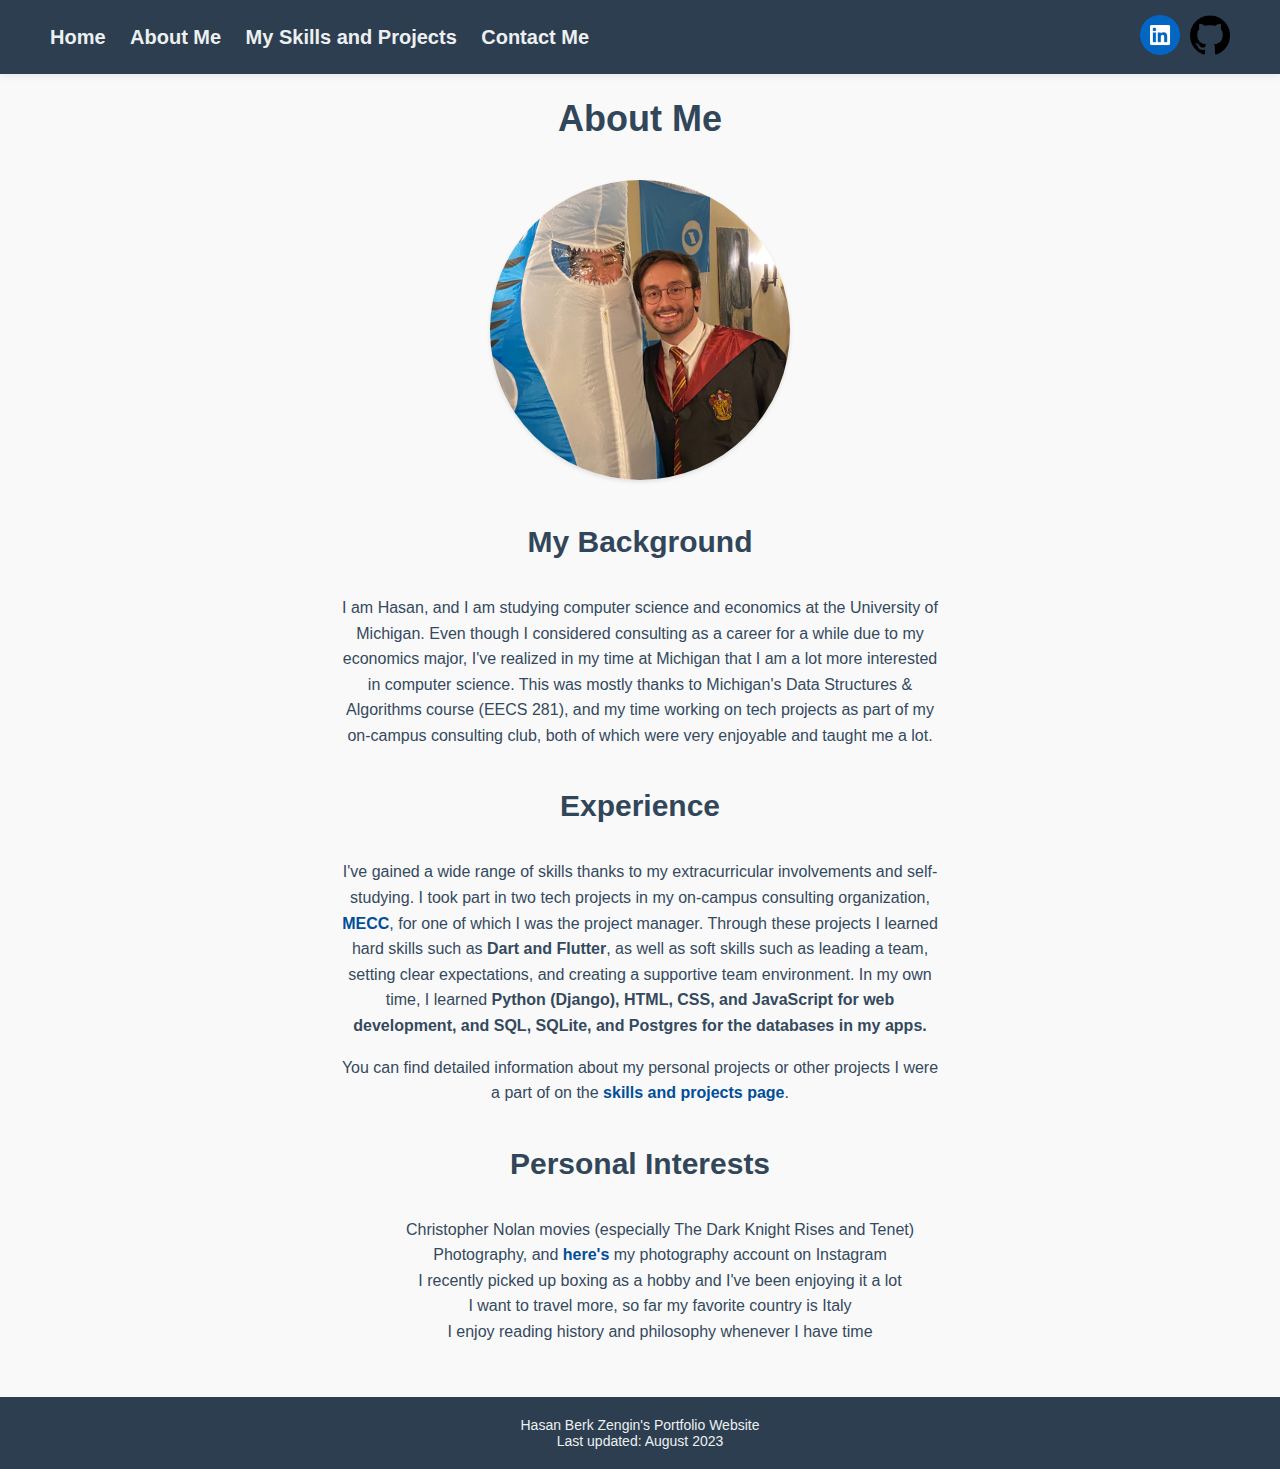
==== about.html @ dceab2db "First commit" ====
<!DOCTYPE html>
<html lang="en">

<head>
    <meta charset="UTF-8">
    <meta name="viewport" content="width=device-width, initial-scale=1.0">
    <title>About - Hasan Berk Zengin's Personal Website</title>
    <link rel="stylesheet" type="text/css" href="css/styles.css">
</head>

<body>

    <div class="navbar">
        <div class="navbar-links">
            <a href="index.html">Home</a>
            <a href="about.html">About Me</a>
            <a href="skills_and_projects.html">My Skills and Projects</a>
            <a href="contact.html">Contact Me</a>
        </div>
        <div class="social-media-icons">
            <a href="https://www.linkedin.com/in/hasan-zengin-864940181/" target="_blank">
                <img src="images/linkedin.png" alt="LinkedIn">
            </a>
            <a href="https://github.com/zenginhasanberk" target="_blank">
                <img src="images/github.png" alt="GitHub">
            </a>
        </div>
    </div>

    <div class="container">
        <h1>About Me</h1>
        <img src="images/about-photo.JPG" alt="My Photo" class="about-photo">
        <h2>My Background</h2>
        <p>I am Hasan, and I am studying computer science and economics at the University of Michigan. Even though I considered consulting as a career for a while due to my economics major, I've realized in my time at Michigan that I am a lot more interested in computer science. This was mostly thanks to Michigan's Data Structures & Algorithms course (EECS 281), and my time working on tech projects as part of my on-campus consulting club, both of which were very enjoyable and taught me a lot.
        </p>
        <h2>Experience</h2>
        <div>
            <p>I've gained a wide range of skills thanks to my extracurricular involvements and self-studying. I took part in two tech projects in my on-campus consulting organization, <a href="https://www.meccconsulting.com/"target="_blank">MECC</a>, for one of which I was the project manager. Through these projects I learned hard skills such as <strong>Dart and Flutter</strong>, as well as soft skills such as leading a team, setting clear expectations, and creating a supportive team environment. In my own time, I learned <strong>Python (Django), HTML, CSS, and JavaScript for web development, and SQL, SQLite, and Postgres for the databases in my apps.</strong></p>

            <p>You can find detailed information about my personal projects or other projects I were a part of on the <a href="skills_and_projects.html">skills and projects page</a>.</p>
        </div>
        <h2>Personal Interests</h2>
        <div class="personal-interests">
            <ul>
                <li>Christopher Nolan movies (especially The Dark Knight Rises and Tenet)</li>
                <li>Photography, and <a href="https://www.instagram.com/therealheisenberg/" target="_blank">here's</a> my photography account on Instagram</li>
                <li>I recently picked up boxing as a hobby and I've been enjoying it a lot</li>
                <li>I want to travel more, so far my favorite country is Italy</li>
                <li>I enjoy reading history and philosophy whenever I have time</li>
            </ul>
            <br>
            <br>
        </div>

    </div>

    <div class="footer">
        Hasan Berk Zengin's Portfolio Website
        <br>
        Last updated: August 2023
    </div>

</body>
</html>
---- css/styles.css ----
/* Base Styles */
html, body {
    height: 100%;
    font-family: Arial, sans-serif;
    margin: 0;
    padding: 0;
    background-color: #f9f9f9;
}

a {
    text-decoration: none;
    font-weight: bold;
    color: #014e9a;
}

img {
    max-width: 100%;
}

/* Layout */
body {
    display: flex;
    flex-direction: column;
    justify-content: space-between;
}

/* Navbar */
.navbar {
    display: flex;
    justify-content: space-between;
    align-items: center;
    background-color: #2c3e50;
    padding: 15px 50px;
    box-shadow: 0px 0px 10px rgba(0, 0, 0, 0.1);
}

.navbar-links a {
    font-size: 20px;
    margin-right: 20px;
    font-weight: bold;
    color: #ecf0f1;
}

.navbar-links a:last-child {
    margin-right: 0;
}

.navbar-links a:hover {
    color: #3498db;
}

/* Social Media Icons */
.social-media-icons {
    display: flex;
}

.social-media-icons a {
    margin-left: 10px;
}

.social-media-icons img {
    width: 40px;
    height: 40px;
}

/* Container */
.container {
    text-align: center;
    max-width: 1000px;
    margin: 0 auto;
    flex: 1;
    display: flex;
    flex-direction: column;
    align-items: center;
}

h1, h2, h3, h4, h5, h6 {
    font-weight: bold;
    margin-bottom: 20px;
    color: #314659;
}

h1 {
    font-size: 36px;
}

h2 {
    font-size: 30px;
}

h4 {
    font-size: 24px;
}

h5 {
    font-size: 18px;
}

.content {
    display: flex;
    justify-content: center;
    align-items: center;
    flex-wrap: wrap;
}

.img-small {
    width: 250px;
    height: 250px;
    margin: 15px 0;
    border-radius: 50%;
    box-shadow: 0 2px 4px rgba(0, 0, 0, 0.1);
}

p, li {
    max-width: 600px;
    font-size: 16px;
    line-height: 1.6;
    color: #34495e;
}

/* Footer */
.footer {
    text-align: center;
    padding: 20px;
    background-color: #2c3e50;
    font-size: 14px;
    color: #ecf0f1;
}

/* Responsive Styles */
@media (max-width: 768px) {
    .navbar {
        flex-direction: column;
        padding: 15px;
    }

    .navbar-links {
        margin-bottom: 15px;
    }

    .navbar-links a {
        margin-right: 0;
        margin-bottom: 10px;
    }

    .content {
        flex-direction: column;
    }

    .img-small {
        width: 150px;
        height: 150px;
        margin-right: 30px;
        border-radius: 50%;
        box-shadow: 0 2px 4px rgba(0, 0, 0, 0.1);
        object-fit: cover;
    }

    .container {
        margin: 50px auto;
    }
}

.about-photo {
    width: 300px;
    height: 300px;
    margin: 20px auto; 
    border-radius: 50%;
    box-shadow: 0 2px 4px rgba(0, 0, 0, 0.1);
    object-fit: cover;
}

.project {
    margin-bottom: 50px;
}

.project img {
    width: 600px;
    height: 400px;
    box-shadow: 0 2px 4px rgba(0, 0, 0, 0.1);
}

.project p {
    max-width: 400px;
    margin: 20px auto;
    font-size: 16px;
    line-height: 1.6;
}

/* Responsive Styles */
@media (max-width: 768px) {
    .project img {
        width: 100%;
        height: auto;
    }

    .project p {
        max-width: 100%;
    }
}

.skills ul {
    padding: 0;
}

ul {
    list-style-type: none;
}

.skills-projects-container {
    display: flex;
    justify-content: space-between;
    margin-bottom: 30px;
}

.skills, .project-experiences {
    width: 48%; /* Setting the width to less than 50% to create a gap between the two divs */
}

@media (max-width: 768px) {
    .skills-projects-container {
        flex-direction: column;
    }

    .skills, .project-experiences {
        width: 100%;
    }
}
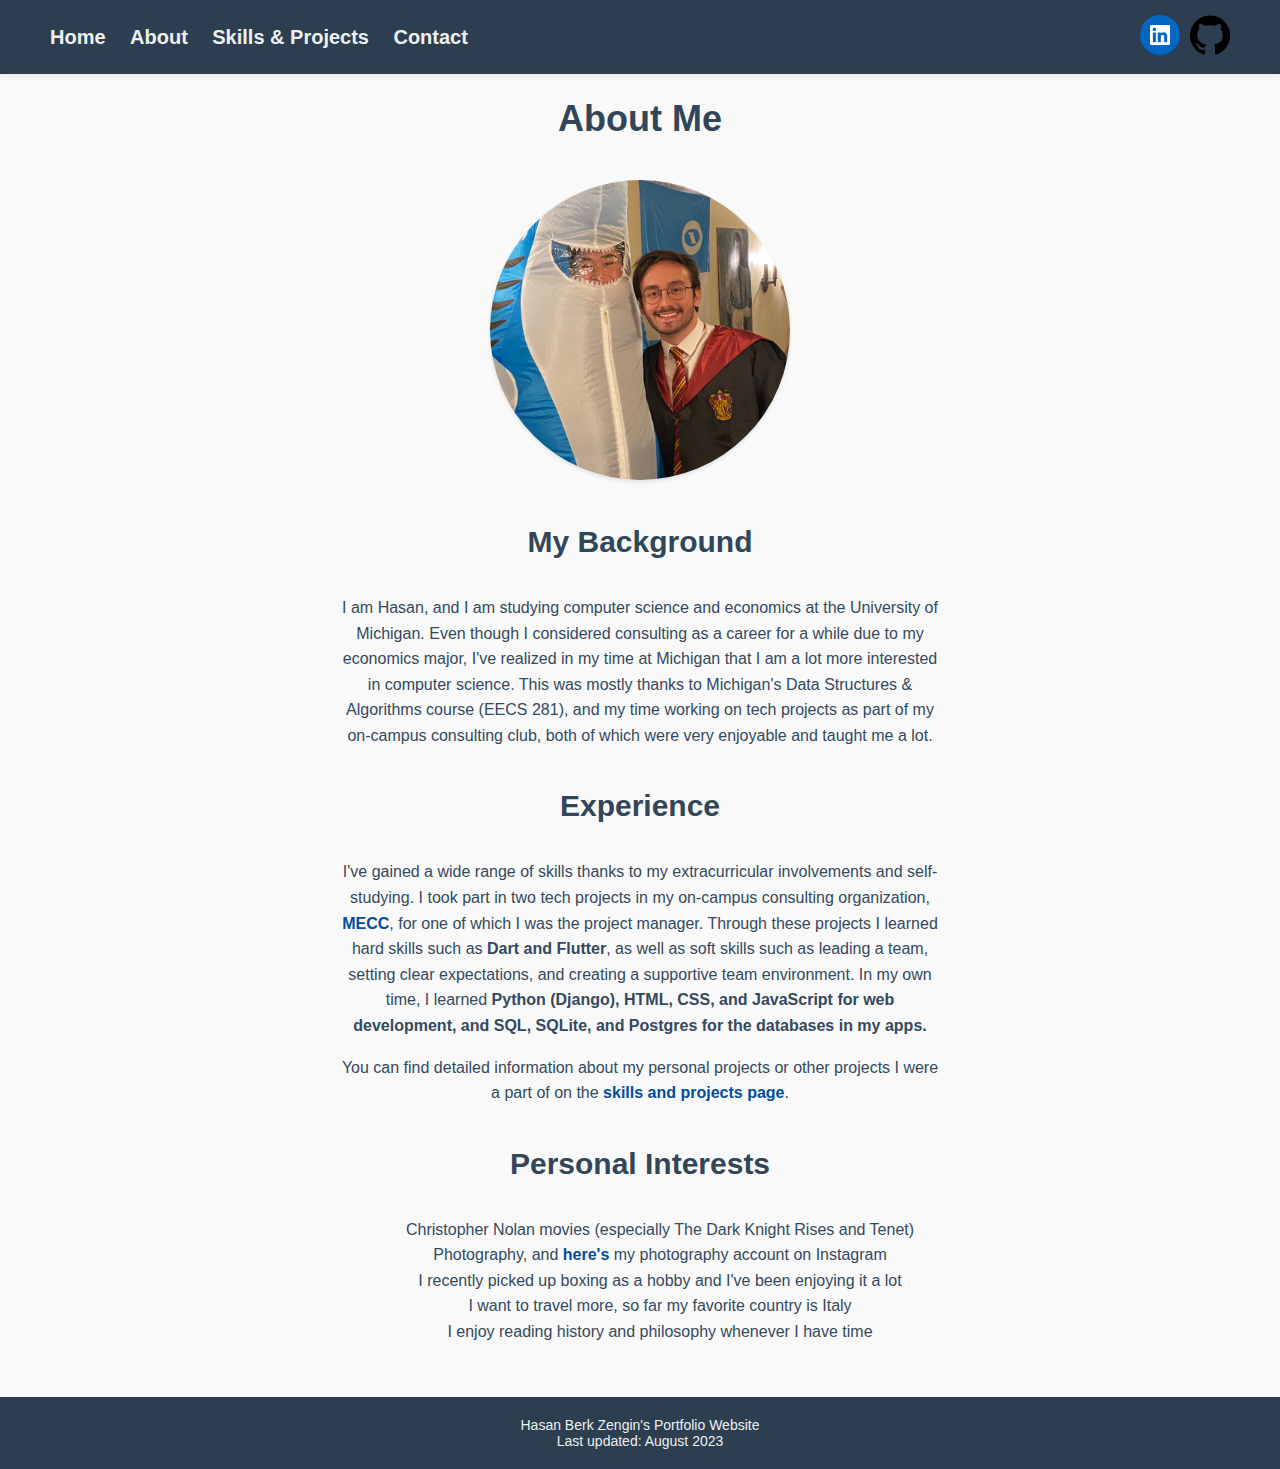
==== commit 59332e9f: "Navbar changes" ====
--- a/about.html
+++ b/about.html
@@ -13,9 +13,9 @@
     <div class="navbar">
         <div class="navbar-links">
             <a href="index.html">Home</a>
-            <a href="about.html">About Me</a>
-            <a href="skills_and_projects.html">My Skills and Projects</a>
-            <a href="contact.html">Contact Me</a>
+            <a href="about.html">About</a>
+            <a href="skills_and_projects.html">Skills & Projects</a>
+            <a href="contact.html">Contact</a>
         </div>
         <div class="social-media-icons">
             <a href="https://www.linkedin.com/in/hasan-zengin-864940181/" target="_blank">
@@ -26,7 +26,6 @@
             </a>
         </div>
     </div>
-
     <div class="container">
         <h1>About Me</h1>
         <img src="images/about-photo.JPG" alt="My Photo" class="about-photo">
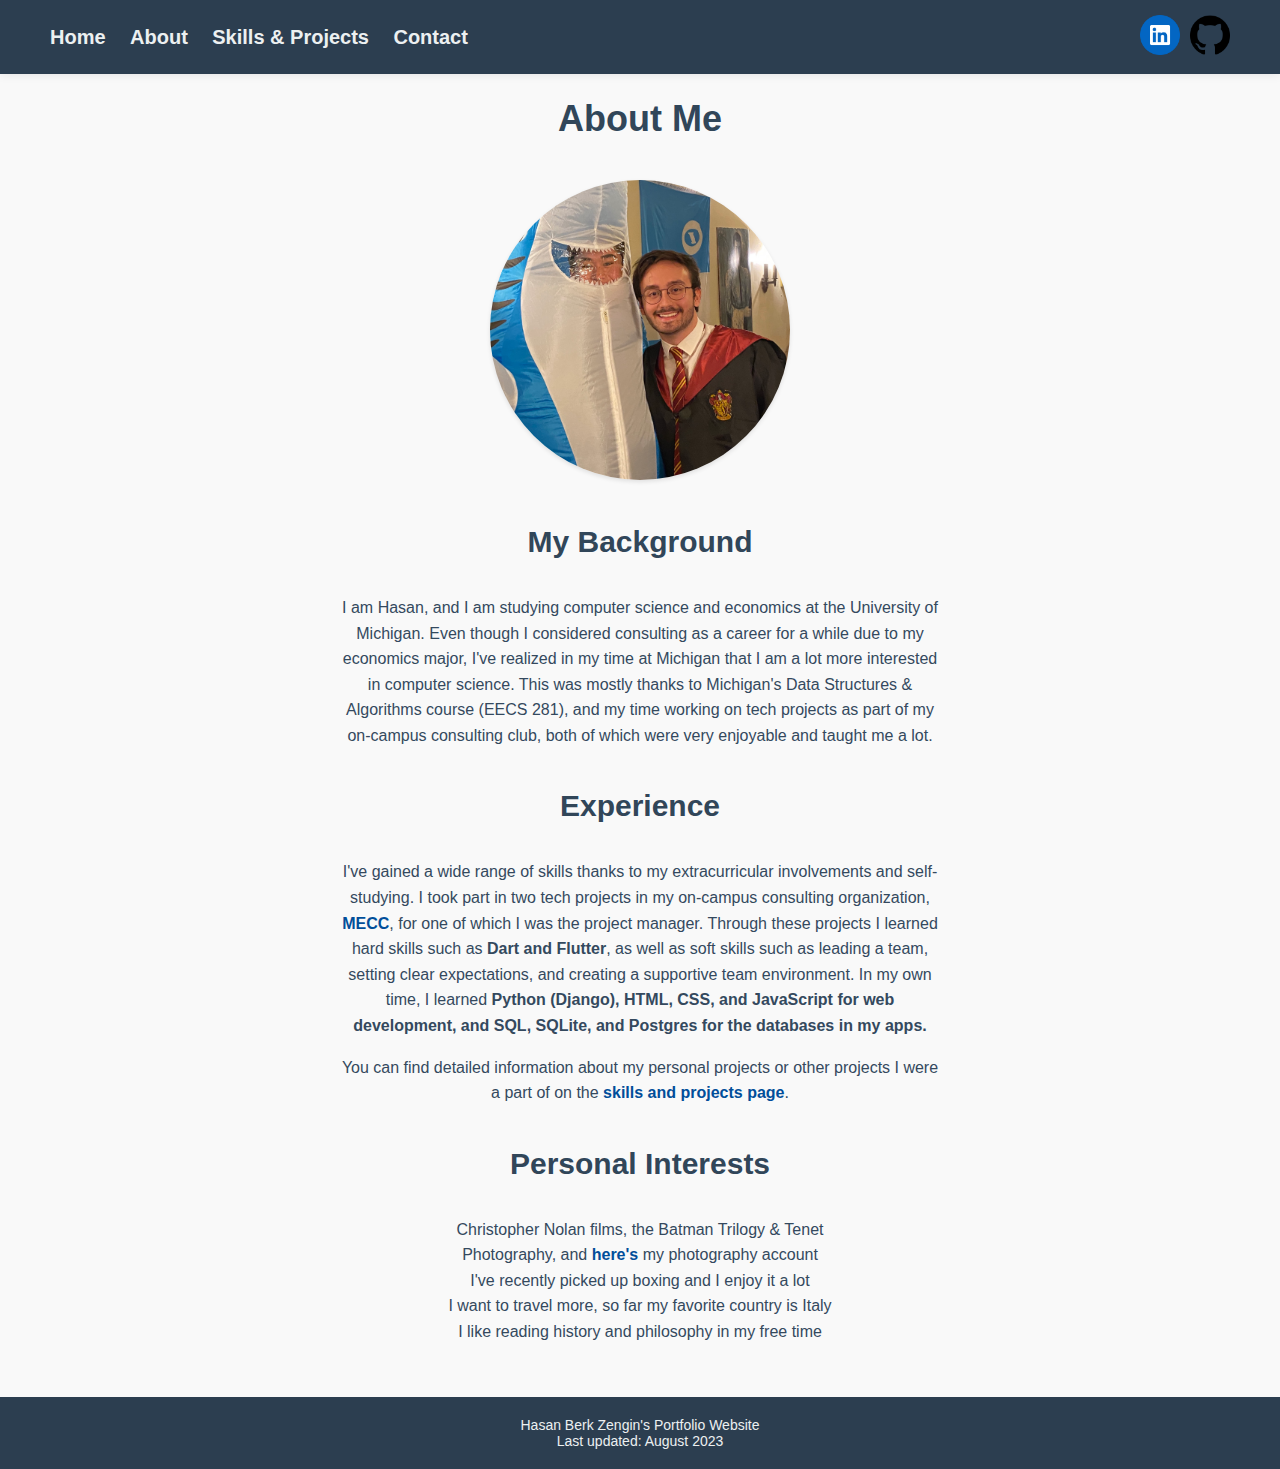
==== commit 5f0b1729: "Minor styling and text edits" ====
--- a/about.html
+++ b/about.html
@@ -41,11 +41,11 @@
         <h2>Personal Interests</h2>
         <div class="personal-interests">
             <ul>
-                <li>Christopher Nolan movies (especially The Dark Knight Rises and Tenet)</li>
-                <li>Photography, and <a href="https://www.instagram.com/therealheisenberg/" target="_blank">here's</a> my photography account on Instagram</li>
-                <li>I recently picked up boxing as a hobby and I've been enjoying it a lot</li>
+                <li>Christopher Nolan films, the Batman Trilogy & Tenet</li>
+                <li>Photography, and <a href="https://www.instagram.com/therealheisenberg/" target="_blank">here's</a> my photography account</li>
+                <li>I've recently picked up boxing and I enjoy it a lot</li>
                 <li>I want to travel more, so far my favorite country is Italy</li>
-                <li>I enjoy reading history and philosophy whenever I have time</li>
+                <li>I like reading history and philosophy in my free time</li>
             </ul>
             <br>
             <br>
--- a/css/styles.css
+++ b/css/styles.css
@@ -127,6 +127,12 @@
     color: #ecf0f1;
 }
 
+.personal-interests ul {
+    padding: 0;
+    list-style-type: none;
+}
+
+
 /* Responsive Styles */
 @media (max-width: 768px) {
     .navbar {
@@ -161,6 +167,11 @@
     }
 }
 
+.container ul {
+    padding: 0;
+    list-style-type: none;
+}
+
 .about-photo {
     width: 300px;
     height: 300px;
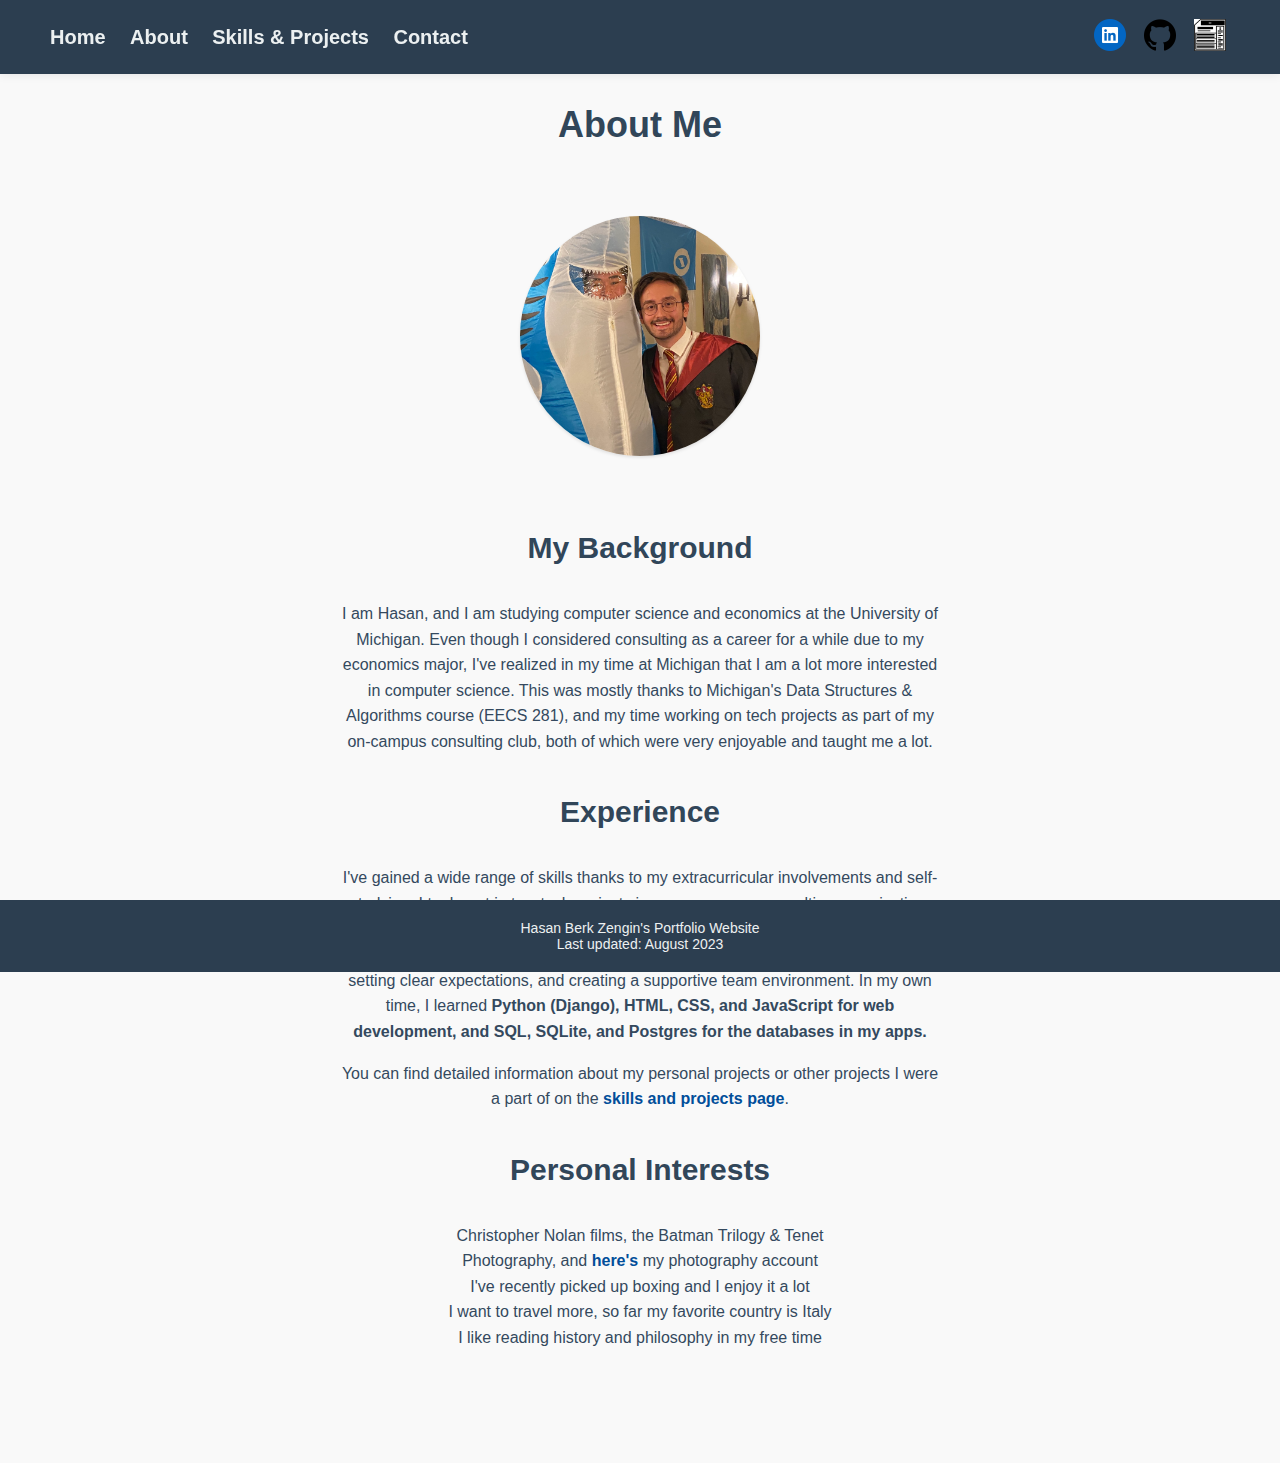
==== commit f677d9d8: "Animations and resume added" ====
--- a/about.html
+++ b/about.html
@@ -24,8 +24,12 @@
             <a href="https://github.com/zenginhasanberk" target="_blank">
                 <img src="images/github.png" alt="GitHub">
             </a>
+            <a href="https://docs.google.com/document/d/1dNzHh2uKxmX_LZcsyZZ-YxFW1faSzhPy/edit" target="_blank">
+                <img src="images/resume.png" alt="Resume">
+            </a>
         </div>
     </div>
+    
     <div class="container">
         <h1>About Me</h1>
         <img src="images/about-photo.JPG" alt="My Photo" class="about-photo">
--- a/css/styles.css
+++ b/css/styles.css
@@ -15,7 +15,16 @@
 
 img {
     max-width: 100%;
-}
+    transform: scale(0.8);
+    animation: scaleUp 1s 1s forwards;
+}
+
+@keyframes scaleUp {
+    to {
+        transform: scale(1);
+    }
+}
+
 
 /* Layout */
 body {
@@ -32,6 +41,11 @@
     background-color: #2c3e50;
     padding: 15px 50px;
     box-shadow: 0px 0px 10px rgba(0, 0, 0, 0.1);
+    position: fixed;
+    top: 0;
+    left: 0;
+    right: 0;
+    z-index: 100;
 }
 
 .navbar-links a {
@@ -39,6 +53,7 @@
     margin-right: 20px;
     font-weight: bold;
     color: #ecf0f1;
+    
 }
 
 .navbar-links a:last-child {
@@ -47,6 +62,7 @@
 
 .navbar-links a:hover {
     color: #3498db;
+
 }
 
 /* Social Media Icons */
@@ -72,6 +88,18 @@
     display: flex;
     flex-direction: column;
     align-items: center;
+    animation: slideFromRight 1s ease-out;
+    padding-top: 80px;
+    padding-bottom: 60px;
+}
+
+@keyframes slideFromRight {
+    0% {
+        transform: translateX(100%);
+    }
+    100% {
+        transform: translateX(0%);
+    }
 }
 
 h1, h2, h3, h4, h5, h6 {
@@ -125,6 +153,20 @@
     background-color: #2c3e50;
     font-size: 14px;
     color: #ecf0f1;
+    transform: translateY(100%);
+    animation: slideInUp 1s 1.5s forwards;
+    position: fixed;
+    bottom: 0;
+    left: 0;
+    right: 0;
+    z-index: 100;
+}
+
+
+@keyframes slideInUp {
+    to {
+        transform: translateY(0);
+    }
 }
 
 .personal-interests ul {
@@ -183,6 +225,14 @@
 
 .project {
     margin-bottom: 50px;
+    transform: translateX(100%);
+    animation: slideInRight 1s 0.5s forwards;
+}
+
+@keyframes slideInRight {
+    to {
+        transform: translateX(0);
+    }
 }
 
 .project img {
@@ -225,7 +275,7 @@
 }
 
 .skills, .project-experiences {
-    width: 48%; /* Setting the width to less than 50% to create a gap between the two divs */
+    width: 48%;
 }
 
 @media (max-width: 768px) {
@@ -237,3 +287,8 @@
         width: 100%;
     }
 }
+
+.collaboration-photo {
+    width: 450px;
+    height: 300px;
+}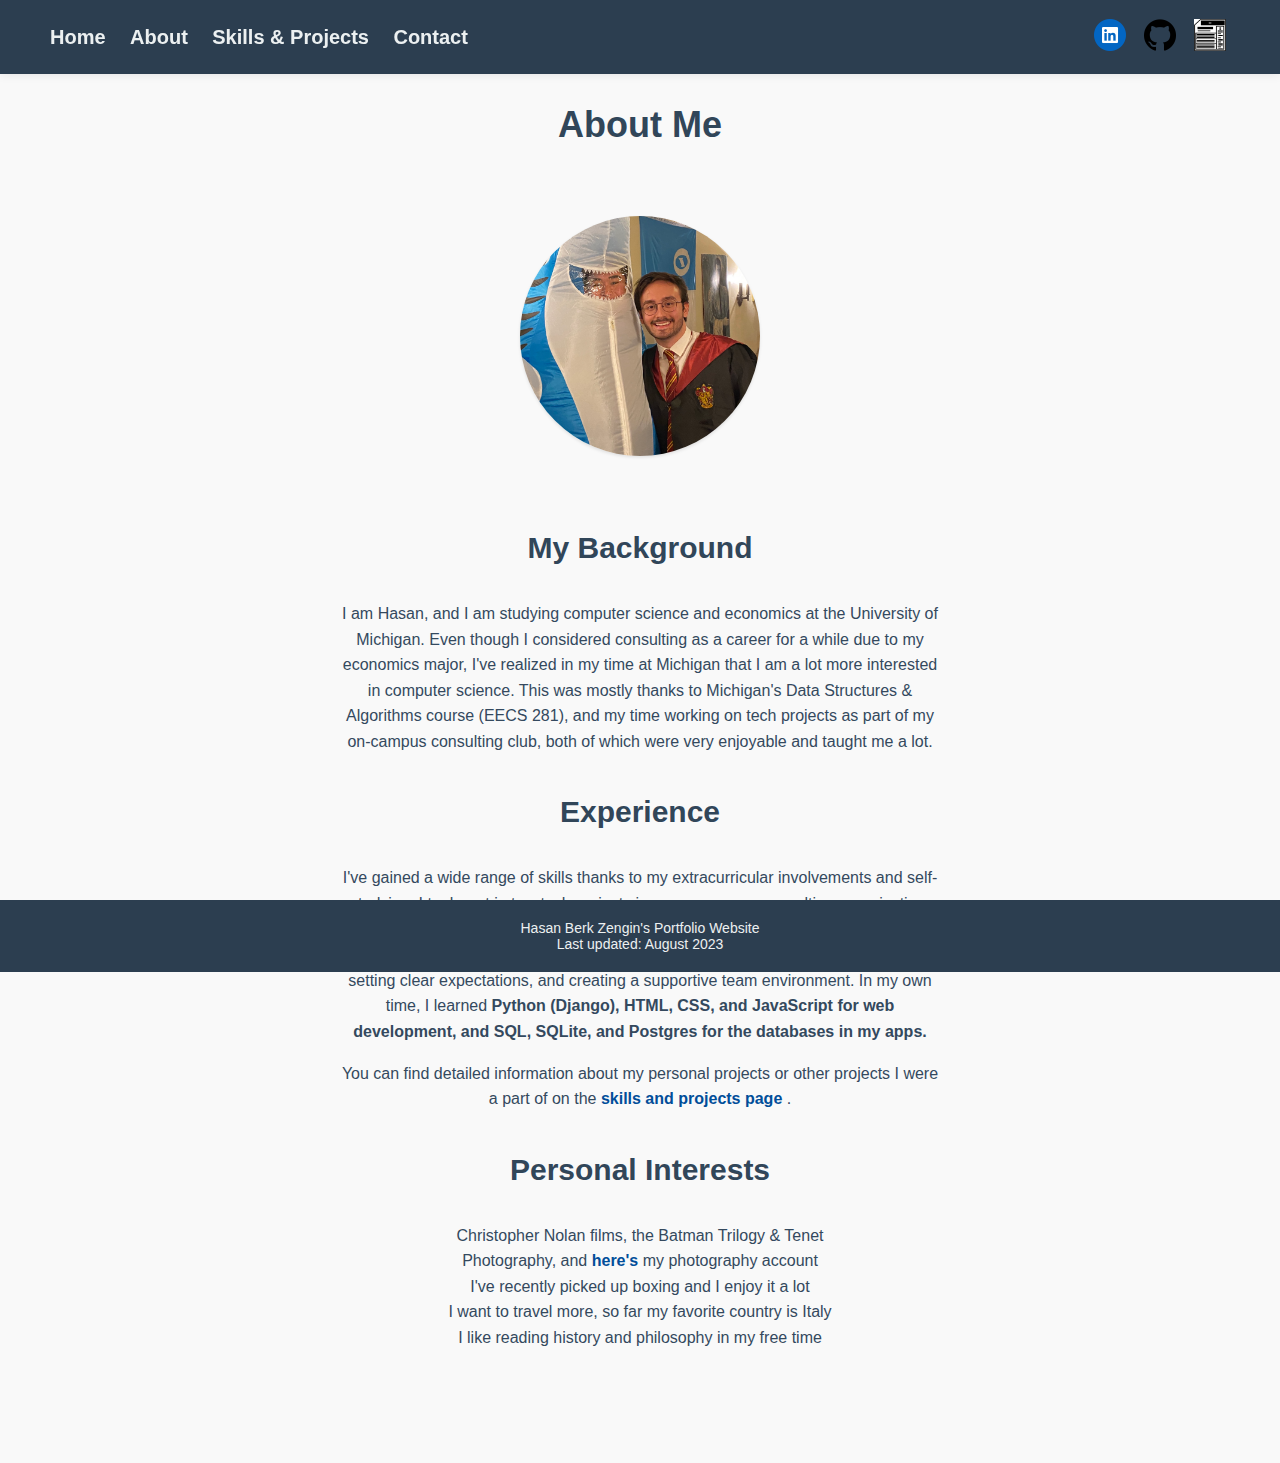
==== commit 506b3a44: "Resume link changed" ====
--- a/about.html
+++ b/about.html
@@ -1,67 +1,105 @@
 <!DOCTYPE html>
 <html lang="en">
+  <head>
+    <meta charset="UTF-8" />
+    <meta name="viewport" content="width=device-width, initial-scale=1.0" />
+    <title>About - Hasan Berk Zengin's Personal Website</title>
+    <link rel="stylesheet" type="text/css" href="css/styles.css" />
+  </head>
 
-<head>
-    <meta charset="UTF-8">
-    <meta name="viewport" content="width=device-width, initial-scale=1.0">
-    <title>About - Hasan Berk Zengin's Personal Website</title>
-    <link rel="stylesheet" type="text/css" href="css/styles.css">
-</head>
+  <body>
+    <div class="navbar">
+      <div class="navbar-links">
+        <a href="index.html">Home</a>
+        <a href="about.html">About</a>
+        <a href="skills_and_projects.html">Skills & Projects</a>
+        <a href="contact.html">Contact</a>
+      </div>
+      <div class="social-media-icons">
+        <a
+          href="https://www.linkedin.com/in/hasan-zengin-864940181/"
+          target="_blank"
+        >
+          <img src="images/linkedin.png" alt="LinkedIn" />
+        </a>
+        <a href="https://github.com/zenginhasanberk" target="_blank">
+          <img src="images/github.png" alt="GitHub" />
+        </a>
+        <a
+          href="https://docs.google.com/document/d/1JnoC5Y8ySRI2NKOS2Siq52vvahEErb8m/edit?usp=sharing&ouid=101687277149979646005&rtpof=true&sd=true"
+          target="_blank"
+        >
+          <img src="images/resume.png" alt="Resume" />
+        </a>
+      </div>
+    </div>
 
-<body>
+    <div class="container">
+      <h1>About Me</h1>
+      <img src="images/about-photo.JPG" alt="My Photo" class="about-photo" />
+      <h2>My Background</h2>
+      <p>
+        I am Hasan, and I am studying computer science and economics at the
+        University of Michigan. Even though I considered consulting as a career
+        for a while due to my economics major, I've realized in my time at
+        Michigan that I am a lot more interested in computer science. This was
+        mostly thanks to Michigan's Data Structures & Algorithms course (EECS
+        281), and my time working on tech projects as part of my on-campus
+        consulting club, both of which were very enjoyable and taught me a lot.
+      </p>
+      <h2>Experience</h2>
+      <div>
+        <p>
+          I've gained a wide range of skills thanks to my extracurricular
+          involvements and self-studying. I took part in two tech projects in my
+          on-campus consulting organization,
+          <a href="https://www.meccconsulting.com/" target="_blank">MECC</a>
+          , for one of which I was the project manager. Through these projects I
+          learned hard skills such as
+          <strong>Dart and Flutter</strong>
+          , as well as soft skills such as leading a team, setting clear
+          expectations, and creating a supportive team environment. In my own
+          time, I learned
+          <strong>
+            Python (Django), HTML, CSS, and JavaScript for web development, and
+            SQL, SQLite, and Postgres for the databases in my apps.
+          </strong>
+        </p>
 
-    <div class="navbar">
-        <div class="navbar-links">
-            <a href="index.html">Home</a>
-            <a href="about.html">About</a>
-            <a href="skills_and_projects.html">Skills & Projects</a>
-            <a href="contact.html">Contact</a>
-        </div>
-        <div class="social-media-icons">
-            <a href="https://www.linkedin.com/in/hasan-zengin-864940181/" target="_blank">
-                <img src="images/linkedin.png" alt="LinkedIn">
+        <p>
+          You can find detailed information about my personal projects or other
+          projects I were a part of on the
+          <a href="skills_and_projects.html">skills and projects page</a>
+          .
+        </p>
+      </div>
+      <h2>Personal Interests</h2>
+      <div class="personal-interests">
+        <ul>
+          <li>Christopher Nolan films, the Batman Trilogy & Tenet</li>
+          <li>
+            Photography, and
+            <a
+              href="https://www.instagram.com/therealheisenberg/"
+              target="_blank"
+            >
+              here's
             </a>
-            <a href="https://github.com/zenginhasanberk" target="_blank">
-                <img src="images/github.png" alt="GitHub">
-            </a>
-            <a href="https://docs.google.com/document/d/1dNzHh2uKxmX_LZcsyZZ-YxFW1faSzhPy/edit" target="_blank">
-                <img src="images/resume.png" alt="Resume">
-            </a>
-        </div>
-    </div>
-    
-    <div class="container">
-        <h1>About Me</h1>
-        <img src="images/about-photo.JPG" alt="My Photo" class="about-photo">
-        <h2>My Background</h2>
-        <p>I am Hasan, and I am studying computer science and economics at the University of Michigan. Even though I considered consulting as a career for a while due to my economics major, I've realized in my time at Michigan that I am a lot more interested in computer science. This was mostly thanks to Michigan's Data Structures & Algorithms course (EECS 281), and my time working on tech projects as part of my on-campus consulting club, both of which were very enjoyable and taught me a lot.
-        </p>
-        <h2>Experience</h2>
-        <div>
-            <p>I've gained a wide range of skills thanks to my extracurricular involvements and self-studying. I took part in two tech projects in my on-campus consulting organization, <a href="https://www.meccconsulting.com/"target="_blank">MECC</a>, for one of which I was the project manager. Through these projects I learned hard skills such as <strong>Dart and Flutter</strong>, as well as soft skills such as leading a team, setting clear expectations, and creating a supportive team environment. In my own time, I learned <strong>Python (Django), HTML, CSS, and JavaScript for web development, and SQL, SQLite, and Postgres for the databases in my apps.</strong></p>
-
-            <p>You can find detailed information about my personal projects or other projects I were a part of on the <a href="skills_and_projects.html">skills and projects page</a>.</p>
-        </div>
-        <h2>Personal Interests</h2>
-        <div class="personal-interests">
-            <ul>
-                <li>Christopher Nolan films, the Batman Trilogy & Tenet</li>
-                <li>Photography, and <a href="https://www.instagram.com/therealheisenberg/" target="_blank">here's</a> my photography account</li>
-                <li>I've recently picked up boxing and I enjoy it a lot</li>
-                <li>I want to travel more, so far my favorite country is Italy</li>
-                <li>I like reading history and philosophy in my free time</li>
-            </ul>
-            <br>
-            <br>
-        </div>
-
+            my photography account
+          </li>
+          <li>I've recently picked up boxing and I enjoy it a lot</li>
+          <li>I want to travel more, so far my favorite country is Italy</li>
+          <li>I like reading history and philosophy in my free time</li>
+        </ul>
+        <br />
+        <br />
+      </div>
     </div>
 
     <div class="footer">
-        Hasan Berk Zengin's Portfolio Website
-        <br>
-        Last updated: August 2023
+      Hasan Berk Zengin's Portfolio Website
+      <br />
+      Last updated: August 2023
     </div>
-
-</body>
+  </body>
 </html>
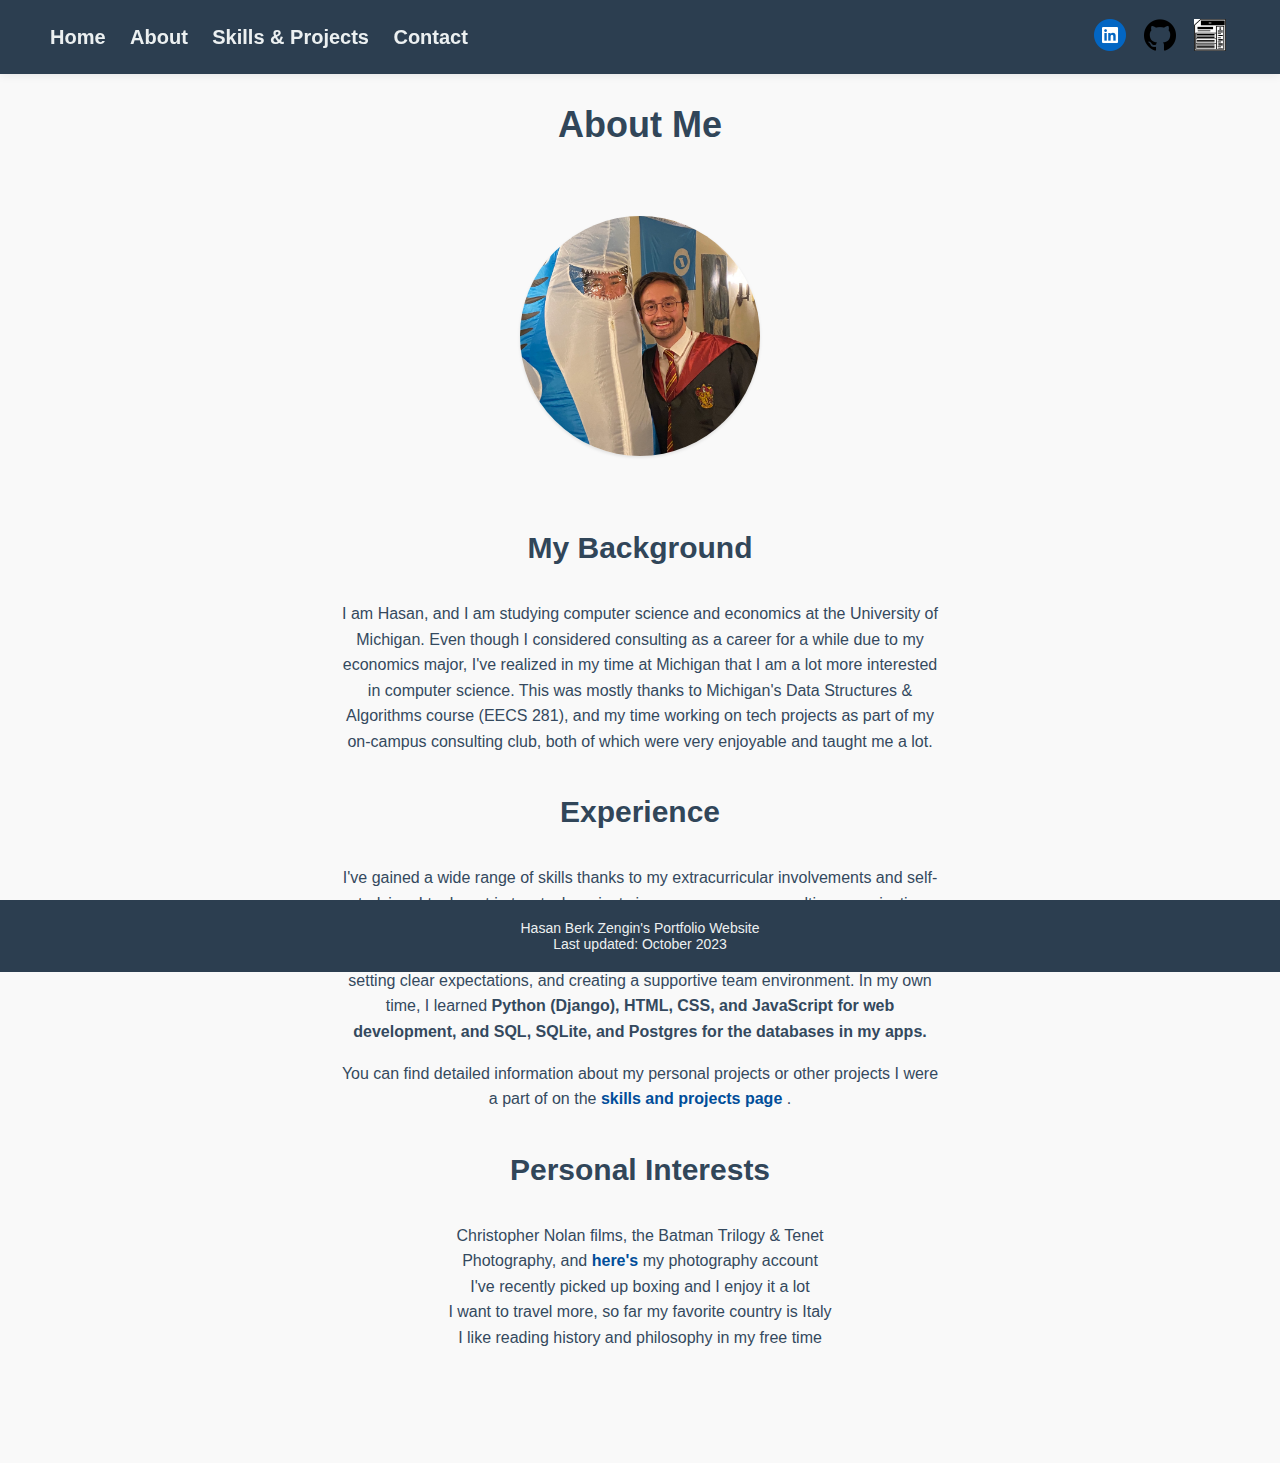
==== commit 4ba5f57b: "Bottom bar fixed" ====
--- a/about.html
+++ b/about.html
@@ -99,7 +99,7 @@
     <div class="footer">
       Hasan Berk Zengin's Portfolio Website
       <br />
-      Last updated: August 2023
+      Last updated: October 2023
     </div>
   </body>
 </html>
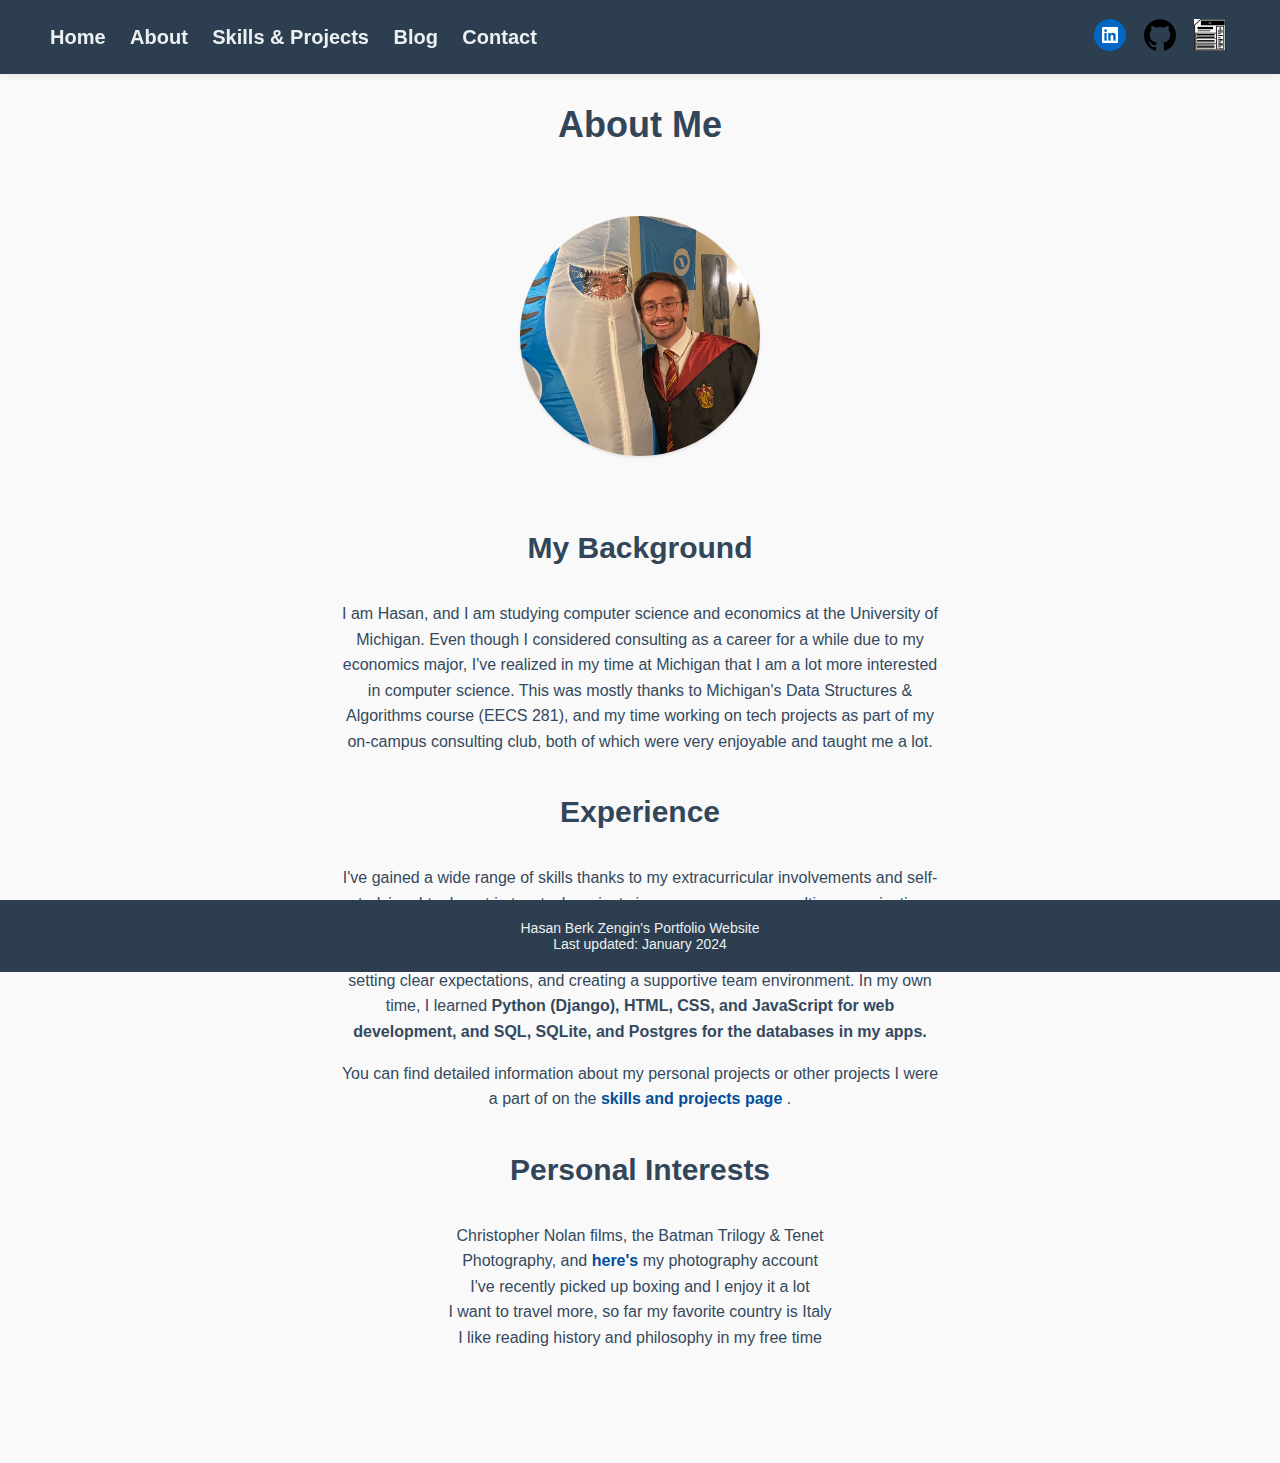
==== commit 7b7ac30b: "Update in January 2024" ====
--- a/about.html
+++ b/about.html
@@ -13,20 +13,18 @@
         <a href="index.html">Home</a>
         <a href="about.html">About</a>
         <a href="skills_and_projects.html">Skills & Projects</a>
+        <a href="blog.html">Blog</a>
         <a href="contact.html">Contact</a>
       </div>
       <div class="social-media-icons">
-        <a
-          href="https://www.linkedin.com/in/hasan-zengin-864940181/"
-          target="_blank"
-        >
+        <a href="https://www.linkedin.com/in/zenginhasanberk/" target="_blank">
           <img src="images/linkedin.png" alt="LinkedIn" />
         </a>
         <a href="https://github.com/zenginhasanberk" target="_blank">
           <img src="images/github.png" alt="GitHub" />
         </a>
         <a
-          href="https://docs.google.com/document/d/1JnoC5Y8ySRI2NKOS2Siq52vvahEErb8m/edit?usp=sharing&ouid=101687277149979646005&rtpof=true&sd=true"
+          href="https://docs.google.com/document/d/1HCXbaHvjszoGCr6hVhjHfZqOZMRO6Dp1/edit?usp=sharing&ouid=101687277149979646005&rtpof=true&sd=true"
           target="_blank"
         >
           <img src="images/resume.png" alt="Resume" />
@@ -99,7 +97,7 @@
     <div class="footer">
       Hasan Berk Zengin's Portfolio Website
       <br />
-      Last updated: October 2023
+      Last updated: January 2024
     </div>
   </body>
 </html>
